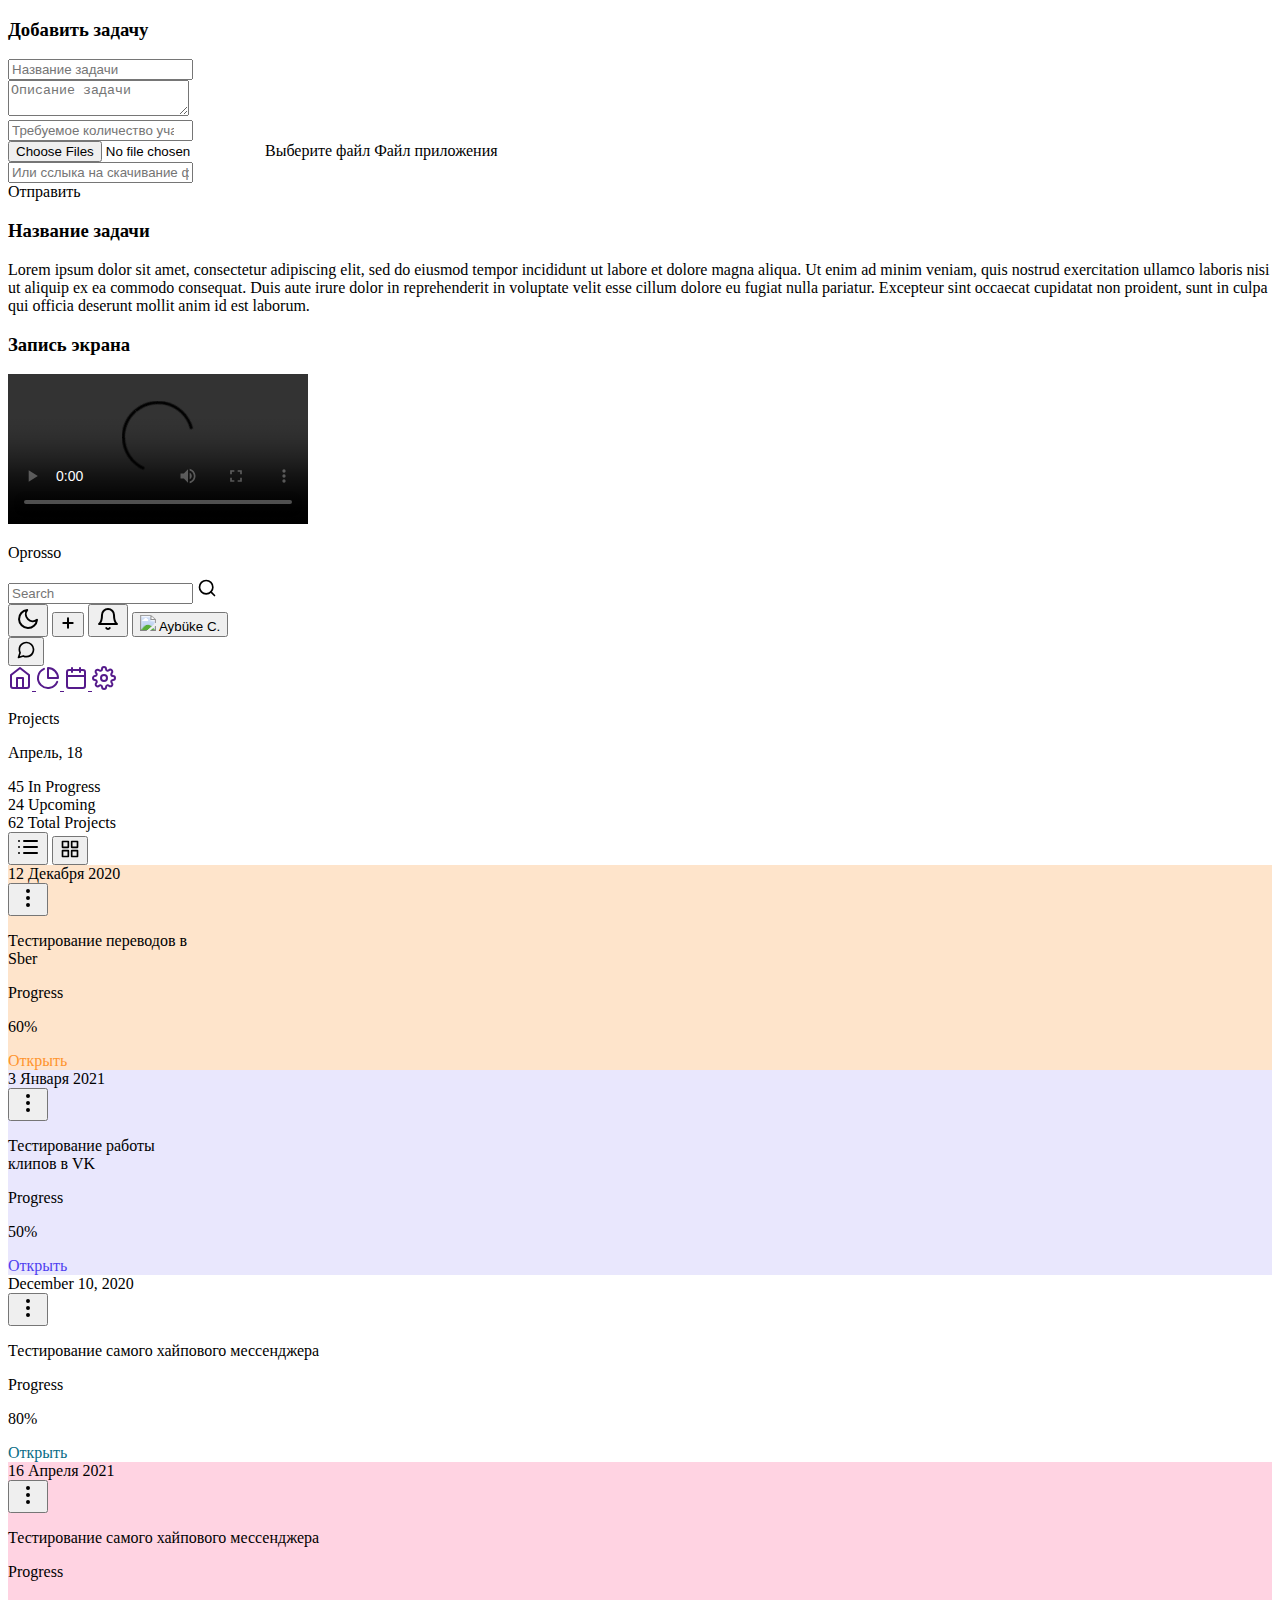
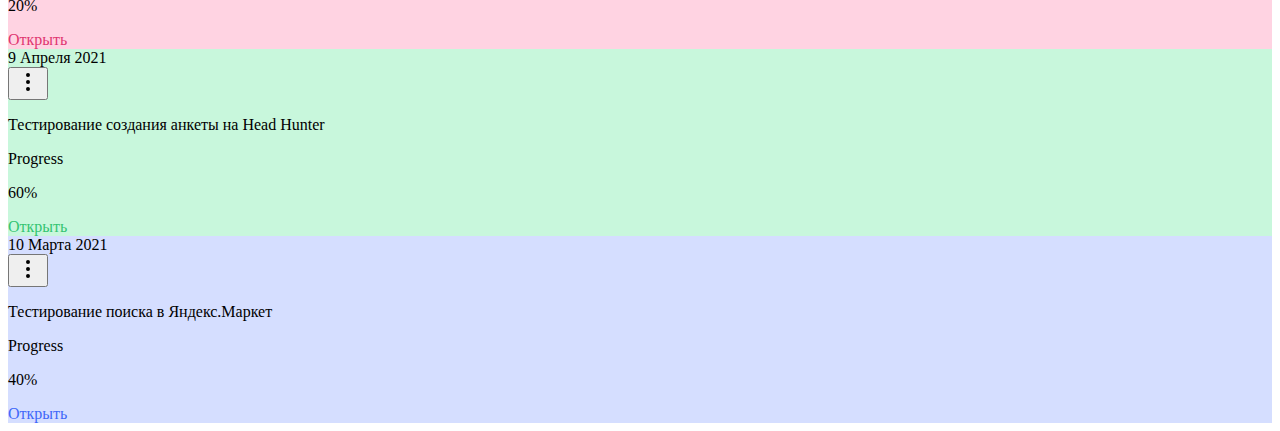
==== api/templates/frontend/index.html @ 06dd8bcf "add info to cards" ====
<!doctype html>
<html class="no-js" lang="ru">

<head>
  <meta charset="utf-8">
  <title>Oprosso</title>
  <meta name="description" content="">
  <meta name="viewport" content="width=device-width, initial-scale=1">

  <link href="https://fonts.googleapis.com/css2?family=Raleway&display=swap" rel="stylesheet">
  <link href="https://fonts.googleapis.com/css2?family=Roboto+Condensed&display=swap" rel="stylesheet">
  <link href="//db.onlinewebfonts.com/c/88f10bf18a36407ef36bf30bc25a3618?family=Suisse+Intl" rel="stylesheet" type="text/css"/>

  <script src="https://kit.fontawesome.com/771831ed14.js" crossorigin="anonymous"></script>
  <link rel="stylesheet" href="../static/css/main.css">

  <script
  src="https://code.jquery.com/jquery-3.6.0.min.js"
  integrity="sha256-/xUj+3OJU5yExlq6GSYGSHk7tPXikynS7ogEvDej/m4="
  crossorigin="anonymous"></script>

</head>

<body>
  <script src="../static/js/main.js"></script>

  <div class="overlay"></div>
  <div class="modal">
    <span class="close"><i class="fas fa-times-circle"></i></span>
    <h3>Добавить задачу</h3>
    <div class="form-field">
      <input class="search-input task-name-input" type="text" placeholder="Название задачи">
    </div>
    <div class="form-field task-description-input">
      <textarea class="search-input task-description-input-field" placeholder="Описание задачи"></textarea>
    </div>
    <div class="form-field">
      <input class="search-input people-num-input" type="number" placeholder="Требуемое количество участников">
    </div>
    <div class="form-field">
      <!-- <input class="search-input" type="file"> -->
      <input name="file" type="file" name="file" id="input__file" class="input input__file" multiple>
      <label for="input__file" class="input__file-button">
        <span class="input__file-button-text days-left">Выберите файл</span>
        <span class="input-file-name-info">Файл приложения</span>
      </label>
    </div>
    <div class="form-field">
      <input class="search-input file-ref-input" type="text" placeholder="Или сслыка на скачивание файла">
    </div>
    <div class="submit-button form-field">Отправить</div>
  </div>

  <div class="card-info">
    <div class="card-info-inner">
      <span class="close"><i class="fas fa-times-circle"></i></span>
      <h3 class="task-name">Название задачи</h3>
      <p class="task-description">
       Lorem ipsum dolor sit amet, consectetur adipiscing elit, sed do eiusmod 
        tempor incididunt ut labore et dolore magna aliqua. Ut enim ad minim veniam,
        quis nostrud exercitation ullamco laboris nisi ut aliquip ex ea commodo consequat. 
        Duis aute irure dolor in reprehenderit in voluptate velit esse cillum dolore eu fugiat 
        nulla pariatur. Excepteur sint occaecat cupidatat non proident, sunt in culpa qui officia 
        deserunt mollit anim id est laborum.
      </p>

      <h3>Запись экрана</h3>
      <div class="app-video">
        <video src="/static/videos/output.mp4" id="player" controls></video>
      </div>
    </div>
  </div>

  <div class="app-container">
    <div class="app-header">
      <div class="app-header-left">
        <span class="app-icon"></span>
        <p class="app-name">Oprosso</p>
        <div class="search-wrapper">
          <input class="search-input" type="text" placeholder="Search">
          <svg xmlns="http://www.w3.org/2000/svg" width="20" height="20" fill="none" stroke="currentColor" stroke-linecap="round" stroke-linejoin="round" stroke-width="2" class="feather feather-search" viewBox="0 0 24 24">
            <defs></defs>
            <circle cx="11" cy="11" r="8"></circle>
            <path d="M21 21l-4.35-4.35"></path>
          </svg>
        </div>
      </div>
      <div class="app-header-right">
        <button class="mode-switch" title="Switch Theme">
          <svg class="moon" fill="none" stroke="currentColor" stroke-linecap="round" stroke-linejoin="round" stroke-width="2" width="24" height="24" viewBox="0 0 24 24">
            <defs></defs>
            <path d="M21 12.79A9 9 0 1111.21 3 7 7 0 0021 12.79z"></path>
          </svg>
        </button>
        <button class="add-btn" title="Добавить задачу">
          <svg class="btn-icon" xmlns="http://www.w3.org/2000/svg" width="16" height="16" viewBox="0 0 24 24" fill="none" stroke="currentColor" stroke-width="3" stroke-linecap="round" stroke-linejoin="round" class="feather feather-plus">
            <line x1="12" y1="5" x2="12" y2="19" />
            <line x1="5" y1="12" x2="19" y2="12" /></svg>
        </button>
        <button class="notification-btn">
          <svg xmlns="http://www.w3.org/2000/svg" width="24" height="24" viewBox="0 0 24 24" fill="none" stroke="currentColor" stroke-width="2" stroke-linecap="round" stroke-linejoin="round" class="feather feather-bell">
            <path d="M18 8A6 6 0 0 0 6 8c0 7-3 9-3 9h18s-3-2-3-9" />
            <path d="M13.73 21a2 2 0 0 1-3.46 0" /></svg>
        </button>
        <button class="profile-btn">
          <img src="https://assets.codepen.io/3306515/IMG_2025.jpg" />
          <span>Aybüke C.</span>
        </button>
      </div>
      <button class="messages-btn">
        <svg xmlns="http://www.w3.org/2000/svg" width="20" height="20" viewBox="0 0 24 24" fill="none" stroke="currentColor" stroke-width="2" stroke-linecap="round" stroke-linejoin="round" class="feather feather-message-circle">
          <path d="M21 11.5a8.38 8.38 0 0 1-.9 3.8 8.5 8.5 0 0 1-7.6 4.7 8.38 8.38 0 0 1-3.8-.9L3 21l1.9-5.7a8.38 8.38 0 0 1-.9-3.8 8.5 8.5 0 0 1 4.7-7.6 8.38 8.38 0 0 1 3.8-.9h.5a8.48 8.48 0 0 1 8 8v.5z" /></svg>
      </button>
    </div>
    <div class="app-content">
      <div class="app-sidebar">
        <a href="" class="app-sidebar-link active">
          <svg xmlns="http://www.w3.org/2000/svg" width="24" height="24" viewBox="0 0 24 24" fill="none" stroke="currentColor" stroke-width="2" stroke-linecap="round" stroke-linejoin="round" class="feather feather-home">
            <path d="M3 9l9-7 9 7v11a2 2 0 0 1-2 2H5a2 2 0 0 1-2-2z" />
            <polyline points="9 22 9 12 15 12 15 22" /></svg>
        </a>
        <a href="" class="app-sidebar-link">
          <svg class="link-icon" xmlns="http://www.w3.org/2000/svg" width="24" height="24" fill="none" stroke="currentColor" stroke-linecap="round" stroke-linejoin="round" stroke-width="2" class="feather feather-pie-chart" viewBox="0 0 24 24">
            <defs />
            <path d="M21.21 15.89A10 10 0 118 2.83M22 12A10 10 0 0012 2v10z" />
          </svg>
        </a>
        <a href="" class="app-sidebar-link">
          <svg xmlns="http://www.w3.org/2000/svg" width="24" height="24" viewBox="0 0 24 24" fill="none" stroke="currentColor" stroke-width="2" stroke-linecap="round" stroke-linejoin="round" class="feather feather-calendar">
            <rect x="3" y="4" width="18" height="18" rx="2" ry="2" />
            <line x1="16" y1="2" x2="16" y2="6" />
            <line x1="8" y1="2" x2="8" y2="6" />
            <line x1="3" y1="10" x2="21" y2="10" /></svg>
        </a>
        <a href="" class="app-sidebar-link">
          <svg class="link-icon" xmlns="http://www.w3.org/2000/svg" width="24" height="24" fill="none" stroke="currentColor" stroke-linecap="round" stroke-linejoin="round" stroke-width="2" class="feather feather-settings" viewBox="0 0 24 24">
            <defs />
            <circle cx="12" cy="12" r="3" />
            <path d="M19.4 15a1.65 1.65 0 00.33 1.82l.06.06a2 2 0 010 2.83 2 2 0 01-2.83 0l-.06-.06a1.65 1.65 0 00-1.82-.33 1.65 1.65 0 00-1 1.51V21a2 2 0 01-2 2 2 2 0 01-2-2v-.09A1.65 1.65 0 009 19.4a1.65 1.65 0 00-1.82.33l-.06.06a2 2 0 01-2.83 0 2 2 0 010-2.83l.06-.06a1.65 1.65 0 00.33-1.82 1.65 1.65 0 00-1.51-1H3a2 2 0 01-2-2 2 2 0 012-2h.09A1.65 1.65 0 004.6 9a1.65 1.65 0 00-.33-1.82l-.06-.06a2 2 0 010-2.83 2 2 0 012.83 0l.06.06a1.65 1.65 0 001.82.33H9a1.65 1.65 0 001-1.51V3a2 2 0 012-2 2 2 0 012 2v.09a1.65 1.65 0 001 1.51 1.65 1.65 0 001.82-.33l.06-.06a2 2 0 012.83 0 2 2 0 010 2.83l-.06.06a1.65 1.65 0 00-.33 1.82V9a1.65 1.65 0 001.51 1H21a2 2 0 012 2 2 2 0 01-2 2h-.09a1.65 1.65 0 00-1.51 1z" />
          </svg>
        </a>
      </div>
      <div class="projects-section">
        <div class="projects-section-header">
          <p>Projects</p>
          <p class="time">Апрель, 18</p>
        </div>
        <div class="projects-section-line">
          <div class="projects-status">
            <div class="item-status">
              <span class="status-number">45</span>
              <span class="status-type">In Progress</span>
            </div>
            <div class="item-status">
              <span class="status-number">24</span>
              <span class="status-type">Upcoming</span>
            </div>
            <div class="item-status">
              <span class="status-number">62</span>
              <span class="status-type">Total Projects</span>
            </div>
          </div>
          <div class="view-actions">
            <button class="view-btn list-view" title="List View">
              <svg xmlns="http://www.w3.org/2000/svg" width="24" height="24" viewBox="0 0 24 24" fill="none" stroke="currentColor" stroke-width="2" stroke-linecap="round" stroke-linejoin="round" class="feather feather-list">
                <line x1="8" y1="6" x2="21" y2="6" />
                <line x1="8" y1="12" x2="21" y2="12" />
                <line x1="8" y1="18" x2="21" y2="18" />
                <line x1="3" y1="6" x2="3.01" y2="6" />
                <line x1="3" y1="12" x2="3.01" y2="12" />
                <line x1="3" y1="18" x2="3.01" y2="18" /></svg>
            </button>
            <button class="view-btn grid-view active" title="Grid View">
              <svg xmlns="http://www.w3.org/2000/svg" width="20" height="20" viewBox="0 0 24 24" fill="none" stroke="currentColor" stroke-width="2" stroke-linecap="round" stroke-linejoin="round" class="feather feather-grid">
                <rect x="3" y="3" width="7" height="7" />
                <rect x="14" y="3" width="7" height="7" />
                <rect x="14" y="14" width="7" height="7" />
                <rect x="3" y="14" width="7" height="7" /></svg>
            </button>
          </div>
        </div>
        <div class="project-boxes jsGridView">
          <div class="project-box-wrapper">
            <div class="project-box" style="background-color: #fee4cb;">
              <div class="project-box-header">
                <span>12 Декабря 2020</span>
                <div class="more-wrapper">
                  <button class="project-btn-more">
                    <svg xmlns="http://www.w3.org/2000/svg" width="24" height="24" viewBox="0 0 24 24" fill="none" stroke="currentColor" stroke-width="2" stroke-linecap="round" stroke-linejoin="round" class="feather feather-more-vertical">
                      <circle cx="12" cy="12" r="1" />
                      <circle cx="12" cy="5" r="1" />
                      <circle cx="12" cy="19" r="1" /></svg>
                  </button>
            </div>
          </div>
          <div class="project-box-content-header">
            <p class="box-content-header">Тестирование переводов в<br> Sber</p>
            <!-- <p class="box-content-subheader">Prototyping</p> -->
          </div>
          <div class="box-progress-wrapper">
            <p class="box-progress-header">Progress</p>
            <div class="box-progress-bar">
              <span class="box-progress" style="width: 60%; background-color: #ff942e"></span>
            </div>
            <p class="box-progress-percentage">60%</p>
          </div>
          <div class="project-box-footer">
            <div class="days-left" style="color: #ff942e;">
              Открыть
            </div>
          </div>
        </div>
      </div>
      <div class="project-box-wrapper">
        <div class="project-box" style="background-color: #e9e7fd;">
          <div class="project-box-header">
            <span>3 Января 2021</span>
            <div class="more-wrapper">
              <button class="project-btn-more">
                <svg xmlns="http://www.w3.org/2000/svg" width="24" height="24" viewBox="0 0 24 24" fill="none" stroke="currentColor" stroke-width="2" stroke-linecap="round" stroke-linejoin="round" class="feather feather-more-vertical">
                  <circle cx="12" cy="12" r="1" />
                  <circle cx="12" cy="5" r="1" />
                  <circle cx="12" cy="19" r="1" /></svg>
              </button>
            </div>
          </div>
          <div class="project-box-content-header">
            <p class="box-content-header">Тестирование работы <br>клипов в VK</p>
            <!-- <p class="box-content-subheader">Prototyping</p> -->
          </div>
          <div class="box-progress-wrapper">
            <p class="box-progress-header">Progress</p>
            <div class="box-progress-bar">
              <span class="box-progress" style="width: 50%; background-color: #4f3ff0"></span>
            </div>
            <p class="box-progress-percentage">50%</p>
          </div>
          <div class="project-box-footer">
            <div class="days-left" style="color: #4f3ff0;">
              Открыть
            </div>
          </div>
        </div>
      </div>
      <div class="project-box-wrapper">
        <div class="project-box card-3">
          <div class="project-box-header">
            <span class="card-3-date">December 10, 2020</span>
            <div class="more-wrapper">
              <button class="project-btn-more">
                <svg xmlns="http://www.w3.org/2000/svg" width="24" height="24" viewBox="0 0 24 24" fill="none" stroke="currentColor" stroke-width="2" stroke-linecap="round" stroke-linejoin="round" class="feather feather-more-vertical">
                  <circle cx="12" cy="12" r="1" />
                  <circle cx="12" cy="5" r="1" />
                  <circle cx="12" cy="19" r="1" /></svg>
              </button>
            </div>
          </div>
          <div class="project-box-content-header">
            <p class="box-content-header card-3-name">Тестирование самого хайпового мессенджера</p>
            <!-- <p class="box-content-subheader">Prototyping</p> -->
          </div>
          <div class="box-progress-wrapper">
            <p class="box-progress-header">Progress</p>
            <div class="box-progress-bar">
              <span class="box-progress card-3-box-progress" style="width: 80%; background-color: #096c86"></span>
            </div>
            <p class="box-progress-percentage card-3-progress">80%</p>
          </div>
          <div class="project-box-footer">
            <div class="days-left card-3-button" style="color: #096c86;">
              Открыть
            </div>
          </div>
        </div>

        <!-- <div class="card-back card-2-back project-box">Обратная сторона</div> -->

      </div>
      <div class="project-box-wrapper">
        <div class="project-box" style="background-color: #ffd3e2;">
          <div class="project-box-header">
            <span>16 Апреля 2021</span>
            <div class="more-wrapper">
              <button class="project-btn-more">
                <svg xmlns="http://www.w3.org/2000/svg" width="24" height="24" viewBox="0 0 24 24" fill="none" stroke="currentColor" stroke-width="2" stroke-linecap="round" stroke-linejoin="round" class="feather feather-more-vertical">
                  <circle cx="12" cy="12" r="1" />
                  <circle cx="12" cy="5" r="1" />
                  <circle cx="12" cy="19" r="1" /></svg>
              </button>
            </div>
          </div>
          <div class="project-box-content-header">
            <p class="box-content-header">Тестирование самого хайпового мессенджера</p>
            <!-- <p class="box-content-subheader">Prototyping</p> -->
          </div>
          <div class="box-progress-wrapper">
            <p class="box-progress-header">Progress</p>
            <div class="box-progress-bar">
              <span class="box-progress" style="width: 20%; background-color: #df3670"></span>
            </div>
            <p class="box-progress-percentage">20%</p>
          </div>
          <div class="project-box-footer">
            <div class="days-left" style="color: #df3670;">
              Открыть
            </div>
          </div>
        </div>
      </div>
      <div class="project-box-wrapper">
        <div class="project-box" style="background-color: #c8f7dc;">
          <div class="project-box-header">
            <span>9 Апреля 2021</span>
            <div class="more-wrapper">
              <button class="project-btn-more">
                <svg xmlns="http://www.w3.org/2000/svg" width="24" height="24" viewBox="0 0 24 24" fill="none" stroke="currentColor" stroke-width="2" stroke-linecap="round" stroke-linejoin="round" class="feather feather-more-vertical">
                  <circle cx="12" cy="12" r="1" />
                  <circle cx="12" cy="5" r="1" />
                  <circle cx="12" cy="19" r="1" /></svg>
              </button>
            </div>
          </div>
          <div class="project-box-content-header">
            <p class="box-content-header">Тестирование создания анкеты на Head Hunter</p>
            <!-- <p class="box-content-subheader">Prototyping</p> -->
          </div>
          <div class="box-progress-wrapper">
            <p class="box-progress-header">Progress</p>
            <div class="box-progress-bar">
              <span class="box-progress" style="width: 60%; background-color: #34c471"></span>
            </div>
            <p class="box-progress-percentage">60%</p>
          </div>
          <div class="project-box-footer">
            <div class="days-left" style="color: #34c471;">
              Открыть
            </div>
          </div>
        </div>
      </div>
      <div class="project-box-wrapper">
        <div class="project-box" style="background-color: #d5deff;">
          <div class="project-box-header">
            <span>10 Марта 2021</span>
            <div class="more-wrapper">
              <button class="project-btn-more">
                <svg xmlns="http://www.w3.org/2000/svg" width="24" height="24" viewBox="0 0 24 24" fill="none" stroke="currentColor" stroke-width="2" stroke-linecap="round" stroke-linejoin="round" class="feather feather-more-vertical">
                  <circle cx="12" cy="12" r="1" />
                  <circle cx="12" cy="5" r="1" />
                  <circle cx="12" cy="19" r="1" /></svg>
              </button>
            </div>
          </div>
          <div class="project-box-content-header">
            <p class="box-content-header">Тестирование поиска в Яндекс.Маркет</p>
            <!-- <p class="box-content-subheader">Prototyping</p> -->
          </div>
          <div class="box-progress-wrapper">
            <p class="box-progress-header">Progress</p>
            <div class="box-progress-bar">
              <span class="box-progress" style="width: 40%; background-color: #4067f9"></span>
            </div>
            <p class="box-progress-percentage">40%</p>
          </div>
          <div class="project-box-footer">
            <div class="days-left" style="color: #4067f9;">
              Открыть
            </div>
          </div>
        </div>
      </div>
    </div>
  </div>
  </div>
  </div>
</body>
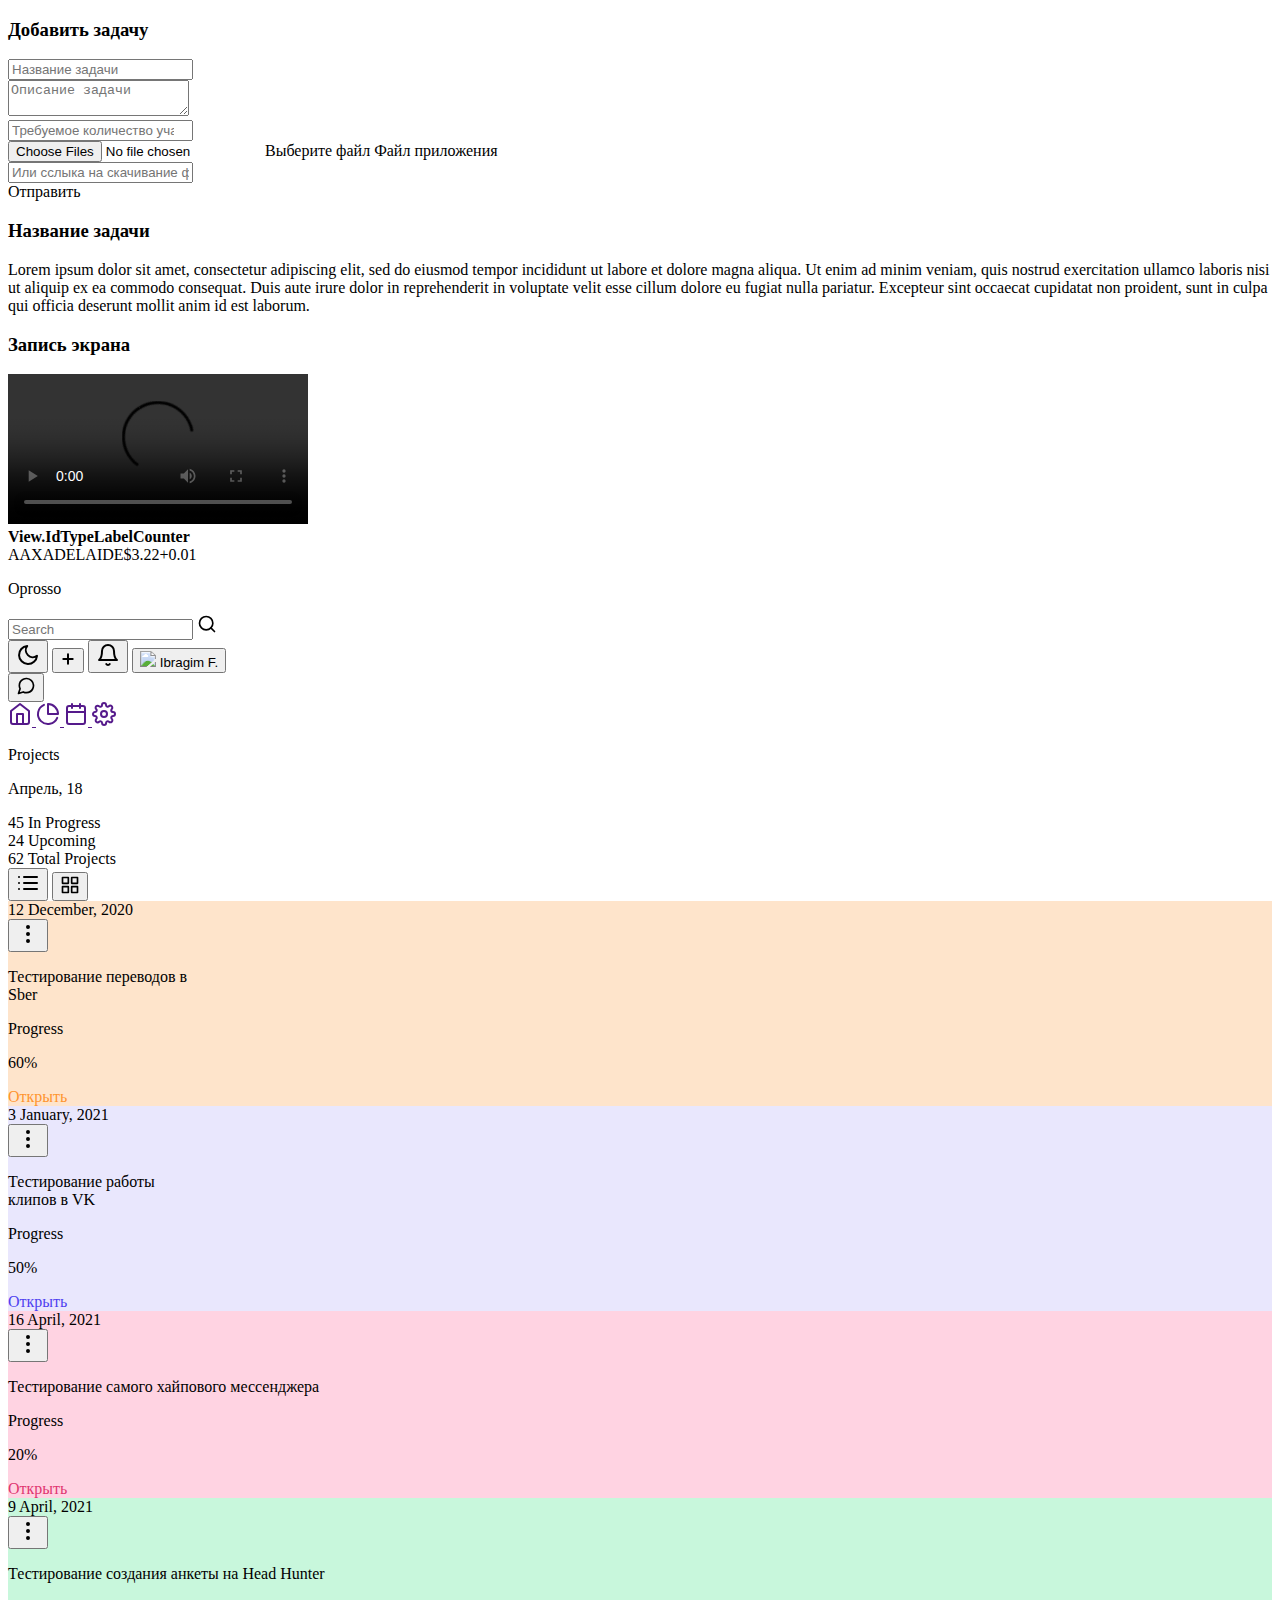
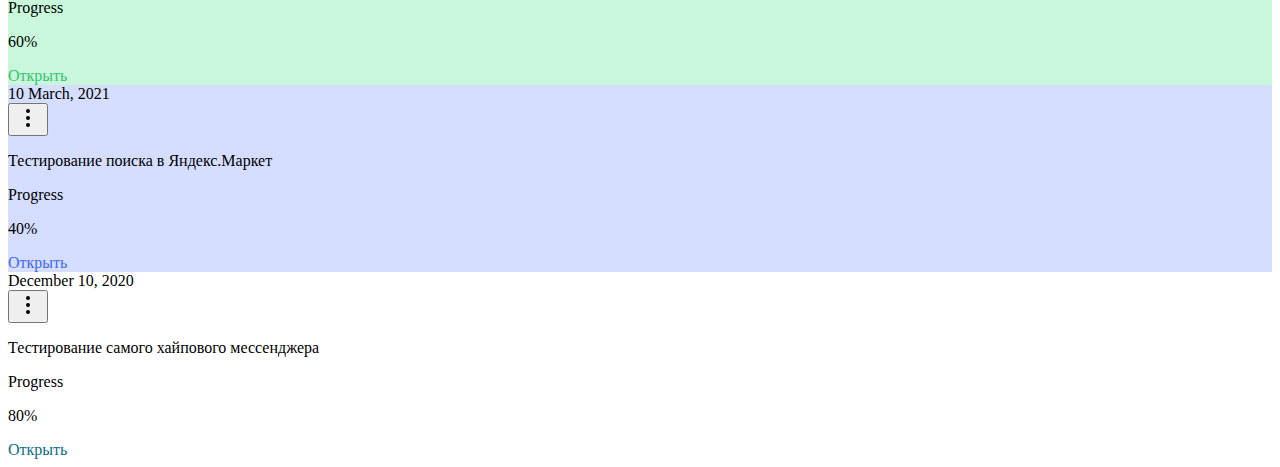
==== commit e0ea77c3: "add table" ====
--- a/api/templates/frontend/index.html
+++ b/api/templates/frontend/index.html
@@ -68,6 +68,32 @@
       <h3>Запись экрана</h3>
       <div class="app-video">
         <video src="/static/videos/output.mp4" id="player" controls></video>
+      </div>
+
+      <div class="card-table">
+        <div class="tbl-header">
+          <table cellpadding="0" cellspacing="0" border="0">
+            <thead>
+              <tr>
+                <th>View.Id</th>
+                <th>Type</th>
+                <th>Label</th>
+                <th>Counter</th>
+              </tr>
+            </thead>
+          </table>
+        </div>
+
+        <table cellpadding="0" cellspacing="0" border="0">
+          <tbody>
+            <tr>
+              <td>AAX</td>
+              <td>ADELAIDE</td>
+              <td>$3.22</td>
+              <td>+0.01</td>
+            </tr>
+          </tbody>
+        </table>
       </div>
     </div>
   </div>
@@ -105,7 +131,7 @@
         </button>
         <button class="profile-btn">
           <img src="https://assets.codepen.io/3306515/IMG_2025.jpg" />
-          <span>Aybüke C.</span>
+          <span>Ibragim F.</span>
         </button>
       </div>
       <button class="messages-btn">
@@ -184,7 +210,7 @@
           <div class="project-box-wrapper">
             <div class="project-box" style="background-color: #fee4cb;">
               <div class="project-box-header">
-                <span>12 Декабря 2020</span>
+                <span>12 December, 2020</span>
                 <div class="more-wrapper">
                   <button class="project-btn-more">
                     <svg xmlns="http://www.w3.org/2000/svg" width="24" height="24" viewBox="0 0 24 24" fill="none" stroke="currentColor" stroke-width="2" stroke-linecap="round" stroke-linejoin="round" class="feather feather-more-vertical">
@@ -215,7 +241,7 @@
       <div class="project-box-wrapper">
         <div class="project-box" style="background-color: #e9e7fd;">
           <div class="project-box-header">
-            <span>3 Января 2021</span>
+            <span>3 January, 2021</span>
             <div class="more-wrapper">
               <button class="project-btn-more">
                 <svg xmlns="http://www.w3.org/2000/svg" width="24" height="24" viewBox="0 0 24 24" fill="none" stroke="currentColor" stroke-width="2" stroke-linecap="round" stroke-linejoin="round" class="feather feather-more-vertical">
@@ -244,6 +270,100 @@
         </div>
       </div>
       <div class="project-box-wrapper">
+        <div class="project-box" style="background-color: #ffd3e2;">
+          <div class="project-box-header">
+            <span>16 April, 2021</span>
+            <div class="more-wrapper">
+              <button class="project-btn-more">
+                <svg xmlns="http://www.w3.org/2000/svg" width="24" height="24" viewBox="0 0 24 24" fill="none" stroke="currentColor" stroke-width="2" stroke-linecap="round" stroke-linejoin="round" class="feather feather-more-vertical">
+                  <circle cx="12" cy="12" r="1" />
+                  <circle cx="12" cy="5" r="1" />
+                  <circle cx="12" cy="19" r="1" /></svg>
+              </button>
+            </div>
+          </div>
+          <div class="project-box-content-header">
+            <p class="box-content-header">Тестирование самого хайпового мессенджера</p>
+            <!-- <p class="box-content-subheader">Prototyping</p> -->
+          </div>
+          <div class="box-progress-wrapper">
+            <p class="box-progress-header">Progress</p>
+            <div class="box-progress-bar">
+              <span class="box-progress" style="width: 20%; background-color: #df3670"></span>
+            </div>
+            <p class="box-progress-percentage">20%</p>
+          </div>
+          <div class="project-box-footer">
+            <div class="days-left" style="color: #df3670;">
+              Открыть
+            </div>
+          </div>
+        </div>
+      </div>
+      <div class="project-box-wrapper">
+        <div class="project-box" style="background-color: #c8f7dc;">
+          <div class="project-box-header">
+            <span>9 April, 2021</span>
+            <div class="more-wrapper">
+              <button class="project-btn-more">
+                <svg xmlns="http://www.w3.org/2000/svg" width="24" height="24" viewBox="0 0 24 24" fill="none" stroke="currentColor" stroke-width="2" stroke-linecap="round" stroke-linejoin="round" class="feather feather-more-vertical">
+                  <circle cx="12" cy="12" r="1" />
+                  <circle cx="12" cy="5" r="1" />
+                  <circle cx="12" cy="19" r="1" /></svg>
+              </button>
+            </div>
+          </div>
+          <div class="project-box-content-header">
+            <p class="box-content-header">Тестирование создания анкеты на Head Hunter</p>
+            <!-- <p class="box-content-subheader">Prototyping</p> -->
+          </div>
+          <div class="box-progress-wrapper">
+            <p class="box-progress-header">Progress</p>
+            <div class="box-progress-bar">
+              <span class="box-progress" style="width: 60%; background-color: #34c471"></span>
+            </div>
+            <p class="box-progress-percentage">60%</p>
+          </div>
+          <div class="project-box-footer">
+            <div class="days-left" style="color: #34c471;">
+              Открыть
+            </div>
+          </div>
+        </div>
+      </div>
+      <div class="project-box-wrapper">
+        <div class="project-box" style="background-color: #d5deff;">
+          <div class="project-box-header">
+            <span>10 March, 2021</span>
+            <div class="more-wrapper">
+              <button class="project-btn-more">
+                <svg xmlns="http://www.w3.org/2000/svg" width="24" height="24" viewBox="0 0 24 24" fill="none" stroke="currentColor" stroke-width="2" stroke-linecap="round" stroke-linejoin="round" class="feather feather-more-vertical">
+                  <circle cx="12" cy="12" r="1" />
+                  <circle cx="12" cy="5" r="1" />
+                  <circle cx="12" cy="19" r="1" /></svg>
+              </button>
+            </div>
+          </div>
+          <div class="project-box-content-header">
+            <p class="box-content-header">Тестирование поиска в Яндекс.Маркет</p>
+            <!-- <p class="box-content-subheader">Prototyping</p> -->
+          </div>
+          
+          <div class="box-progress-wrapper">
+            <p class="box-progress-header">Progress</p>
+            <div class="box-progress-bar">
+              <span class="box-progress" style="width: 40%; background-color: #4067f9"></span>
+            </div>
+            <p class="box-progress-percentage">40%</p>
+          </div>
+          <div class="project-box-footer">
+            <div class="days-left" style="color: #4067f9;">
+              Открыть
+            </div>
+          </div>
+        </div>
+      </div>
+      <div class="project-box-wrapper project-box-wrapper-3">
         <div class="project-box card-3">
           <div class="project-box-header">
             <span class="card-3-date">December 10, 2020</span>
@@ -277,99 +397,6 @@
         <!-- <div class="card-back card-2-back project-box">Обратная сторона</div> -->
 
       </div>
-      <div class="project-box-wrapper">
-        <div class="project-box" style="background-color: #ffd3e2;">
-          <div class="project-box-header">
-            <span>16 Апреля 2021</span>
-            <div class="more-wrapper">
-              <button class="project-btn-more">
-                <svg xmlns="http://www.w3.org/2000/svg" width="24" height="24" viewBox="0 0 24 24" fill="none" stroke="currentColor" stroke-width="2" stroke-linecap="round" stroke-linejoin="round" class="feather feather-more-vertical">
-                  <circle cx="12" cy="12" r="1" />
-                  <circle cx="12" cy="5" r="1" />
-                  <circle cx="12" cy="19" r="1" /></svg>
-              </button>
-            </div>
-          </div>
-          <div class="project-box-content-header">
-            <p class="box-content-header">Тестирование самого хайпового мессенджера</p>
-            <!-- <p class="box-content-subheader">Prototyping</p> -->
-          </div>
-          <div class="box-progress-wrapper">
-            <p class="box-progress-header">Progress</p>
-            <div class="box-progress-bar">
-              <span class="box-progress" style="width: 20%; background-color: #df3670"></span>
-            </div>
-            <p class="box-progress-percentage">20%</p>
-          </div>
-          <div class="project-box-footer">
-            <div class="days-left" style="color: #df3670;">
-              Открыть
-            </div>
-          </div>
-        </div>
-      </div>
-      <div class="project-box-wrapper">
-        <div class="project-box" style="background-color: #c8f7dc;">
-          <div class="project-box-header">
-            <span>9 Апреля 2021</span>
-            <div class="more-wrapper">
-              <button class="project-btn-more">
-                <svg xmlns="http://www.w3.org/2000/svg" width="24" height="24" viewBox="0 0 24 24" fill="none" stroke="currentColor" stroke-width="2" stroke-linecap="round" stroke-linejoin="round" class="feather feather-more-vertical">
-                  <circle cx="12" cy="12" r="1" />
-                  <circle cx="12" cy="5" r="1" />
-                  <circle cx="12" cy="19" r="1" /></svg>
-              </button>
-            </div>
-          </div>
-          <div class="project-box-content-header">
-            <p class="box-content-header">Тестирование создания анкеты на Head Hunter</p>
-            <!-- <p class="box-content-subheader">Prototyping</p> -->
-          </div>
-          <div class="box-progress-wrapper">
-            <p class="box-progress-header">Progress</p>
-            <div class="box-progress-bar">
-              <span class="box-progress" style="width: 60%; background-color: #34c471"></span>
-            </div>
-            <p class="box-progress-percentage">60%</p>
-          </div>
-          <div class="project-box-footer">
-            <div class="days-left" style="color: #34c471;">
-              Открыть
-            </div>
-          </div>
-        </div>
-      </div>
-      <div class="project-box-wrapper">
-        <div class="project-box" style="background-color: #d5deff;">
-          <div class="project-box-header">
-            <span>10 Марта 2021</span>
-            <div class="more-wrapper">
-              <button class="project-btn-more">
-                <svg xmlns="http://www.w3.org/2000/svg" width="24" height="24" viewBox="0 0 24 24" fill="none" stroke="currentColor" stroke-width="2" stroke-linecap="round" stroke-linejoin="round" class="feather feather-more-vertical">
-                  <circle cx="12" cy="12" r="1" />
-                  <circle cx="12" cy="5" r="1" />
-                  <circle cx="12" cy="19" r="1" /></svg>
-              </button>
-            </div>
-          </div>
-          <div class="project-box-content-header">
-            <p class="box-content-header">Тестирование поиска в Яндекс.Маркет</p>
-            <!-- <p class="box-content-subheader">Prototyping</p> -->
-          </div>
-          <div class="box-progress-wrapper">
-            <p class="box-progress-header">Progress</p>
-            <div class="box-progress-bar">
-              <span class="box-progress" style="width: 40%; background-color: #4067f9"></span>
-            </div>
-            <p class="box-progress-percentage">40%</p>
-          </div>
-          <div class="project-box-footer">
-            <div class="days-left" style="color: #4067f9;">
-              Открыть
-            </div>
-          </div>
-        </div>
-      </div>
     </div>
   </div>
   </div>
